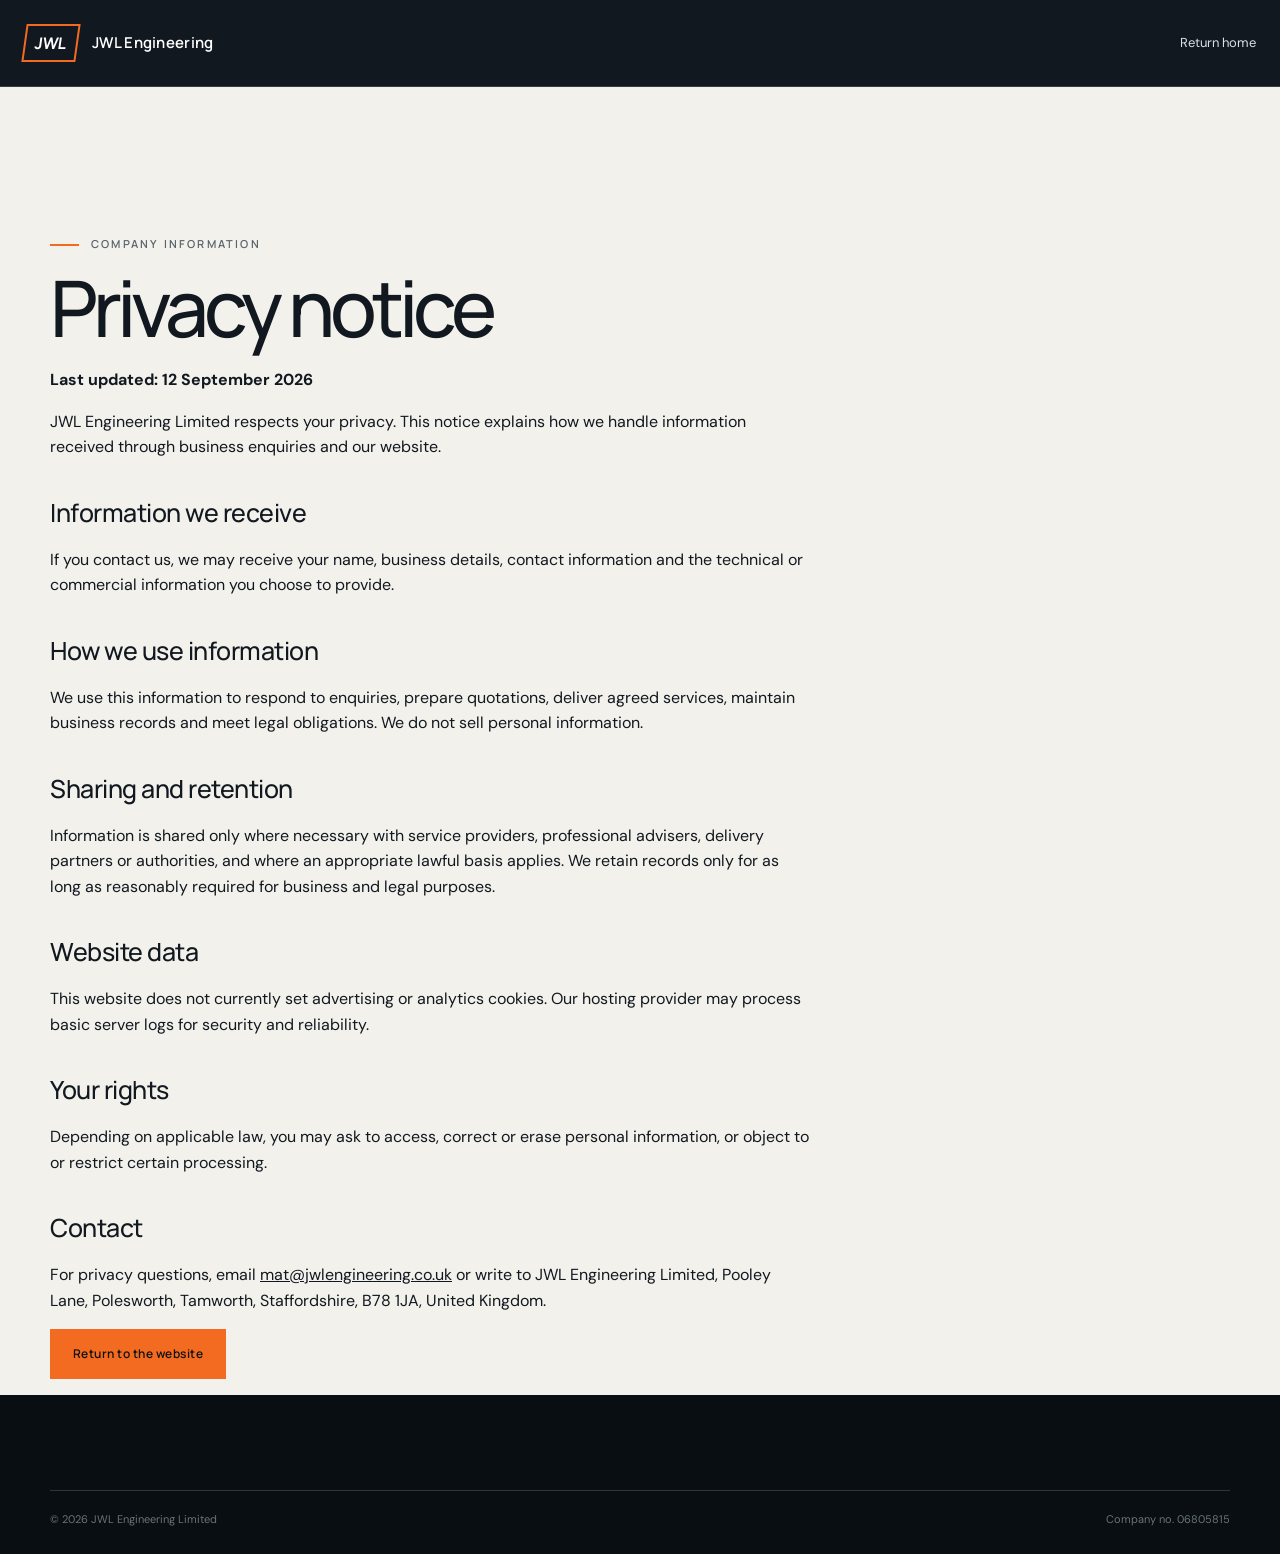
==== privacy.html @ f24091b6 "Build JWL Engineering company website" ====
<!doctype html>
<html lang="en-GB">
<head>
  <meta charset="utf-8"><meta name="viewport" content="width=device-width, initial-scale=1">
  <title>Privacy Notice | JWL Engineering Ltd</title>
  <meta name="description" content="Privacy information for visitors and customers of JWL Engineering Limited.">
  <link rel="stylesheet" href="styles.css">
</head>
<body>
  <header class="site-header legal-header"><div class="nav-wrap"><a class="brand" href="index.html"><span class="brand-mark">JWL</span><span class="brand-name">JWL Engineering</span></a><nav aria-label="Main navigation"><a href="index.html">Return home</a></nav></div></header>
  <main class="legal container">
    <article>
      <p class="eyebrow dark">Company information</p><h1>Privacy notice</h1>
      <p><strong>Last updated: 12 September 2026</strong></p>
      <p>JWL Engineering Limited respects your privacy. This notice explains how we handle information received through business enquiries and our website.</p>
      <h2>Information we receive</h2><p>If you contact us, we may receive your name, business details, contact information and the technical or commercial information you choose to provide.</p>
      <h2>How we use information</h2><p>We use this information to respond to enquiries, prepare quotations, deliver agreed services, maintain business records and meet legal obligations. We do not sell personal information.</p>
      <h2>Sharing and retention</h2><p>Information is shared only where necessary with service providers, professional advisers, delivery partners or authorities, and where an appropriate lawful basis applies. We retain records only for as long as reasonably required for business and legal purposes.</p>
      <h2>Website data</h2><p>This website does not currently set advertising or analytics cookies. Our hosting provider may process basic server logs for security and reliability.</p>
      <h2>Your rights</h2><p>Depending on applicable law, you may ask to access, correct or erase personal information, or object to or restrict certain processing.</p>
      <h2>Contact</h2><p>For privacy questions, email <a href="mailto:mat@jwlengineering.co.uk">mat@jwlengineering.co.uk</a> or write to JWL Engineering Limited, Pooley Lane, Polesworth, Tamworth, Staffordshire, B78 1JA, United Kingdom.</p>
      <p><a class="button button-primary" href="index.html">Return to the website</a></p>
    </article>
  </main>
  <footer><div class="container footer-bottom"><span>© 2026 JWL Engineering Limited</span><span>Company no. 06805815</span></div></footer>
</body>
</html>
---- styles.css ----
@import url('https://fonts.googleapis.com/css2?family=DM+Sans:wght@400;500;600&family=Manrope:wght@400;500;600;700&display=swap');

:root { --ink:#111820; --ink-2:#1a242d; --paper:#f3f1eb; --white:#fff; --muted:#aeb7bd; --orange:#f36b21; --line:rgba(255,255,255,.16); --max:1180px; }
* { box-sizing:border-box; }
html { scroll-behavior:smooth; }
body { margin:0; color:var(--ink); background:var(--paper); font-family:"DM Sans",sans-serif; line-height:1.6; }
body.menu-open { overflow:hidden; }
img { display:block; width:100%; }
a { color:inherit; }
.container { width:min(var(--max), calc(100% - 48px)); margin-inline:auto; }
.section { padding:110px 0; }
.skip-link { position:absolute; left:-9999px; top:8px; background:#fff; padding:10px; z-index:100; }
.skip-link:focus { left:8px; }
.site-header { position:absolute; inset:0 0 auto; z-index:10; color:#fff; border-bottom:1px solid var(--line); }
.site-header.scrolled { position:fixed; background:rgba(13,20,27,.96); backdrop-filter:blur(15px); }
.nav-wrap { min-height:86px; width:min(1320px,calc(100% - 48px)); margin:auto; display:flex; align-items:center; justify-content:space-between; gap:32px; }
.brand { display:flex; align-items:center; gap:14px; text-decoration:none; }
.brand-mark { display:grid; place-items:center; width:54px; height:38px; color:var(--white); border:2px solid var(--orange); font:700 16px/1 "Manrope"; letter-spacing:-.5px; transform:skew(-8deg); }
.brand-name { font:600 15px/1.2 "Manrope"; letter-spacing:.02em; }
.brand-name small { display:block; margin-top:5px; color:#aab2b8; font:400 9px/1 "DM Sans"; letter-spacing:.12em; text-transform:uppercase; }
nav { display:flex; align-items:center; gap:30px; }
nav a { font-size:13px; text-decoration:none; color:#dce1e4; }
nav a:hover,nav a:focus-visible { color:#fff; }
.nav-cta { border:1px solid #68727a; padding:11px 16px; }
.menu-toggle { display:none; }
.hero { position:relative; min-height:760px; height:94vh; color:#fff; display:flex; align-items:center; overflow:hidden; background:#0b1116; }
.hero-image,.hero-shade { position:absolute; inset:0; }
.hero-image { background:url('assets/cnc-turning.jpg') center/cover no-repeat; }
.hero-shade { background:linear-gradient(90deg,rgba(7,12,17,.97) 0%,rgba(7,12,17,.84) 32%,rgba(7,12,17,.14) 72%,rgba(7,12,17,.12)),linear-gradient(0deg,rgba(7,12,17,.6),transparent 40%); }
.hero-content { position:relative; z-index:2; padding-top:74px; }
.eyebrow { margin:0 0 22px; color:#bac2c7; font:600 11px/1.2 "Manrope"; letter-spacing:.2em; text-transform:uppercase; }
.eyebrow::before { content:""; display:inline-block; width:29px; border-top:2px solid var(--orange); vertical-align:middle; margin-right:12px; }
.eyebrow.dark { color:#59646c; }
h1,h2,h3 { font-family:"Manrope",sans-serif; margin-top:0; }
h1 { margin-bottom:24px; font-size:clamp(56px,7.4vw,108px); line-height:.91; letter-spacing:-.065em; font-weight:500; }
h1 em { color:var(--orange); font-style:normal; }
.hero-copy { max-width:600px; font-size:19px; line-height:1.6; color:#cbd1d5; }
.hero-actions { display:flex; gap:12px; margin-top:38px; }
.button { display:inline-flex; min-height:50px; align-items:center; justify-content:center; padding:0 23px; text-decoration:none; font:600 12px/1 "Manrope"; letter-spacing:.04em; transition:.2s; }
.button-primary { background:var(--orange); color:#111; }
.button-primary:hover { background:#ff8040; transform:translateY(-2px); }
.button-ghost { border:1px solid #606a72; color:#fff; }
.button-ghost:hover { border-color:#fff; }
.hero-proof { position:absolute; z-index:2; bottom:0; right:0; display:flex; background:rgba(11,17,22,.9); border-top:1px solid var(--line); }
.hero-proof span { min-width:170px; padding:20px 26px; color:#9fa9af; font-size:11px; text-transform:uppercase; letter-spacing:.08em; border-left:1px solid var(--line); }
.hero-proof strong { display:block; color:#fff; font:500 23px/1.3 "Manrope"; text-transform:none; letter-spacing:-.02em; }
.intro { display:grid; grid-template-columns:1fr 1fr; gap:100px; align-items:start; }
h2 { font-size:clamp(38px,4.6vw,66px); line-height:1.04; letter-spacing:-.05em; font-weight:500; }
.intro-copy { padding-top:22px; font-size:18px; color:#4e5961; }
.intro-copy p:first-child { margin-top:0; color:var(--ink); }
.capabilities,.sectors,.contact { color:#fff; background:var(--ink); }
.section-head { display:grid; grid-template-columns:1.25fr .75fr; gap:100px; align-items:end; margin-bottom:60px; }
.section-head h2 { margin-bottom:0; }
.section-head>p { color:#aeb7bd; margin:0 0 8px; font-size:17px; }
.section-head.light>p { color:#5a646b; }
.capability-grid { display:grid; grid-template-columns:1fr 1fr; gap:2px; background:#2a333a; }
.cap-card { position:relative; min-height:530px; overflow:hidden; background:#111; }
.cap-card img { width:100%; height:100%; object-fit:cover; opacity:.7; transition:transform .6s,opacity .6s; }
.cap-card:hover img { transform:scale(1.025); opacity:.85; }
.cap-card-copy { position:absolute; inset:auto 0 0; padding:38px; background:linear-gradient(transparent,rgba(7,12,17,.95)); }
.cap-card-copy span { color:var(--orange); font-size:11px; }
.cap-card h3 { margin:8px 0; font-size:29px; font-weight:500; }
.cap-card p { max-width:500px; margin:0; color:#c1c8cc; }
.process-list { list-style:none; margin:0; padding:0; display:grid; grid-template-columns:repeat(4,1fr); border-top:1px solid #c9c7c0; }
.process-list li { padding:28px 28px 10px 0; border-right:1px solid #c9c7c0; min-height:230px; }
.process-list li+li { padding-left:28px; }
.process-list li:last-child { border-right:0; }
.process-list span { color:var(--orange); font-size:12px; }
.process-list h3 { margin:50px 0 10px; font-size:20px; }
.process-list p { font-size:14px; color:#5c656c; }
.sectors-layout { display:grid; grid-template-columns:.8fr 1.2fr; gap:100px; }
.sectors-copy { position:sticky; top:140px; align-self:start; }
.sectors-copy>p:last-child { color:#aeb7bd; font-size:17px; }
.sector-list>div { display:grid; grid-template-columns:170px 1fr; gap:30px; border-top:1px solid var(--line); padding:34px 0; }
.sector-list span { font:500 18px "Manrope"; }
.sector-list p { margin:0; color:#aeb7bd; }
.software-card { display:grid; grid-template-columns:.7fr 1.3fr; gap:100px; align-items:center; }
.software-card>div:last-child { max-width:680px; }
.software-card p:not(.eyebrow) { color:#566169; font-size:17px; }
.software-kicker { aspect-ratio:1; background:var(--ink); display:grid; grid-template-columns:1fr 1fr; gap:2px; padding:22%; transform:rotate(45deg); }
.software-kicker span { border:1px solid #52606a; position:relative; }
.software-kicker span:first-child,.software-kicker span:last-child { background:var(--orange); border-color:var(--orange); }
.contact-grid { display:grid; grid-template-columns:1.1fr .9fr; gap:120px; }
.contact-grid>div>p:not(.eyebrow) { color:#b0b9be; max-width:590px; font-size:18px; }
.contact-grid .button { margin-top:22px; }
.contact-details { font-style:normal; border-top:1px solid var(--line); }
.contact-details>div { padding:25px 0; border-bottom:1px solid var(--line); display:grid; grid-template-columns:130px 1fr; }
.contact-details span { color:#89949b; font-size:11px; text-transform:uppercase; letter-spacing:.12em; }
.contact-details a,.contact-details p { margin:0; color:#fff; font-size:15px; text-decoration:none; }
footer { background:#090e12; color:#fff; padding:55px 0 25px; }
.footer-grid { display:grid; grid-template-columns:1fr 1fr auto; gap:40px; align-items:center; }
.footer-grid>p { color:#8d989f; font-size:13px; }
.footer-links { display:flex; gap:25px; font-size:13px; }
.footer-bottom { border-top:1px solid var(--line); padding-top:20px; margin-top:40px; display:flex; justify-content:space-between; color:#68747b; font-size:11px; }
.legal { min-height:70vh; padding-top:150px; }
.legal article { max-width:760px; }
.legal h1 { color:var(--ink); font-size:clamp(48px,7vw,78px); }
.legal h2 { font-size:25px; margin-top:40px; letter-spacing:-.02em; }
.legal-header { position:relative; background:var(--ink); }
@media (max-width:800px) {
  .container,.nav-wrap { width:min(100% - 32px,var(--max)); }
  .section { padding:76px 0; }
  .menu-toggle { display:block; color:#fff; border:1px solid #66717a; background:none; padding:9px 13px; }
  nav { display:none; position:fixed; inset:78px 0 auto; padding:24px; background:#101820; flex-direction:column; align-items:stretch; }
  nav.open { display:flex; }
  .brand-name small { display:none; }
  .hero { min-height:720px; height:100svh; }
  .hero-image { background-position:60% center; }
  .hero-shade { background:linear-gradient(90deg,rgba(7,12,17,.95),rgba(7,12,17,.53)),linear-gradient(0deg,rgba(7,12,17,.8),transparent); }
  .hero-proof { left:0; right:0; overflow:auto; }
  .hero-proof span { min-width:145px; padding:14px 17px; }
  .hero-proof strong { font-size:18px; }
  .intro,.section-head,.sectors-layout,.software-card,.contact-grid { grid-template-columns:1fr; gap:35px; }
  .capability-grid { grid-template-columns:1fr; }
  .cap-card { min-height:430px; }
  .process-list { grid-template-columns:1fr 1fr; }
  .process-list li:nth-child(2) { border-right:0; }
  .process-list li:nth-child(3),.process-list li:nth-child(4) { border-top:1px solid #c9c7c0; }
  .sectors-copy { position:static; }
  .software-kicker { max-width:380px; margin:auto; }
  .footer-grid { grid-template-columns:1fr; }
}
@media (max-width:500px) {
  h1 { font-size:52px; }
  .hero-actions { align-items:stretch; flex-direction:column; max-width:270px; }
  .process-list { grid-template-columns:1fr; }
  .process-list li,.process-list li+li { border-right:0; border-top:1px solid #c9c7c0; padding:24px 0; min-height:0; }
  .process-list h3 { margin:24px 0 8px; }
  .sector-list>div,.contact-details>div { grid-template-columns:1fr; gap:8px; }
  .footer-bottom { flex-direction:column; gap:8px; }
}
@media (prefers-reduced-motion:reduce) { html { scroll-behavior:auto; } * { transition:none!important; } }
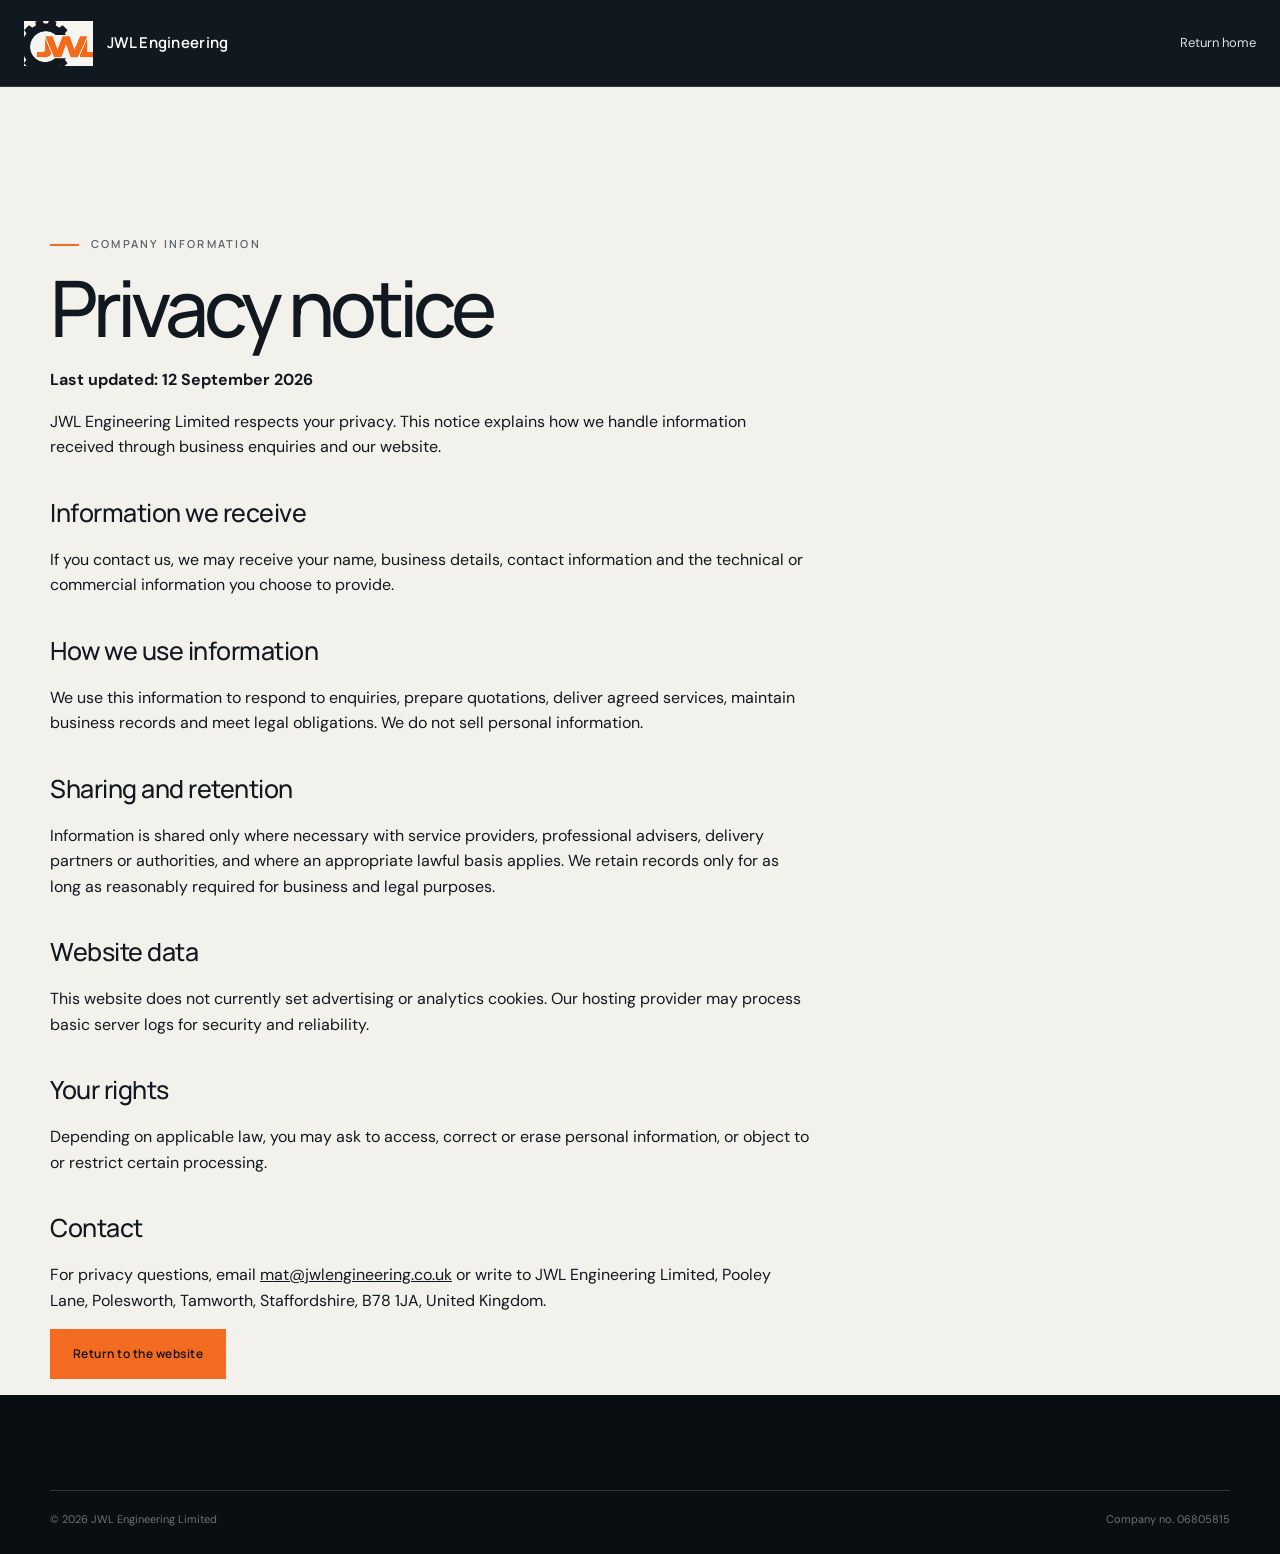
==== commit 4e67cef3: "Add branded logo favicon and software services" ====
--- a/privacy.html
+++ b/privacy.html
@@ -4,10 +4,12 @@
   <meta charset="utf-8"><meta name="viewport" content="width=device-width, initial-scale=1">
   <title>Privacy Notice | JWL Engineering Ltd</title>
   <meta name="description" content="Privacy information for visitors and customers of JWL Engineering Limited.">
+  <link rel="icon" type="image/png" href="assets/favicon.png">
+  <link rel="apple-touch-icon" href="assets/apple-touch-icon.png">
   <link rel="stylesheet" href="styles.css">
 </head>
 <body>
-  <header class="site-header legal-header"><div class="nav-wrap"><a class="brand" href="index.html"><span class="brand-mark">JWL</span><span class="brand-name">JWL Engineering</span></a><nav aria-label="Main navigation"><a href="index.html">Return home</a></nav></div></header>
+  <header class="site-header legal-header"><div class="nav-wrap"><a class="brand" href="index.html"><span class="brand-logo"><img src="assets/jwl-logo.png" alt="" width="1534" height="1025"></span><span class="brand-name">JWL Engineering</span></a><nav aria-label="Main navigation"><a href="index.html">Return home</a></nav></div></header>
   <main class="legal container">
     <article>
       <p class="eyebrow dark">Company information</p><h1>Privacy notice</h1>
--- a/styles.css
+++ b/styles.css
@@ -15,7 +15,8 @@
 .site-header.scrolled { position:fixed; background:rgba(13,20,27,.96); backdrop-filter:blur(15px); }
 .nav-wrap { min-height:86px; width:min(1320px,calc(100% - 48px)); margin:auto; display:flex; align-items:center; justify-content:space-between; gap:32px; }
 .brand { display:flex; align-items:center; gap:14px; text-decoration:none; }
-.brand-mark { display:grid; place-items:center; width:54px; height:38px; color:var(--white); border:2px solid var(--orange); font:700 16px/1 "Manrope"; letter-spacing:-.5px; transform:skew(-8deg); }
+.brand-logo { width:69px; height:45px; display:grid; place-items:center; overflow:hidden; background:#f7f5ef; }
+.brand-logo img { width:76px; height:51px; object-fit:contain; transform:scale(1.28); }
 .brand-name { font:600 15px/1.2 "Manrope"; letter-spacing:.02em; }
 .brand-name small { display:block; margin-top:5px; color:#aab2b8; font:400 9px/1 "DM Sans"; letter-spacing:.12em; text-transform:uppercase; }
 nav { display:flex; align-items:center; gap:30px; }
@@ -77,6 +78,7 @@
 .software-card { display:grid; grid-template-columns:.7fr 1.3fr; gap:100px; align-items:center; }
 .software-card>div:last-child { max-width:680px; }
 .software-card p:not(.eyebrow) { color:#566169; font-size:17px; }
+.text-link { display:inline-block; margin-top:15px; color:var(--ink); text-decoration-color:var(--orange); text-underline-offset:5px; font-weight:600; }
 .software-kicker { aspect-ratio:1; background:var(--ink); display:grid; grid-template-columns:1fr 1fr; gap:2px; padding:22%; transform:rotate(45deg); }
 .software-kicker span { border:1px solid #52606a; position:relative; }
 .software-kicker span:first-child,.software-kicker span:last-child { background:var(--orange); border-color:var(--orange); }
